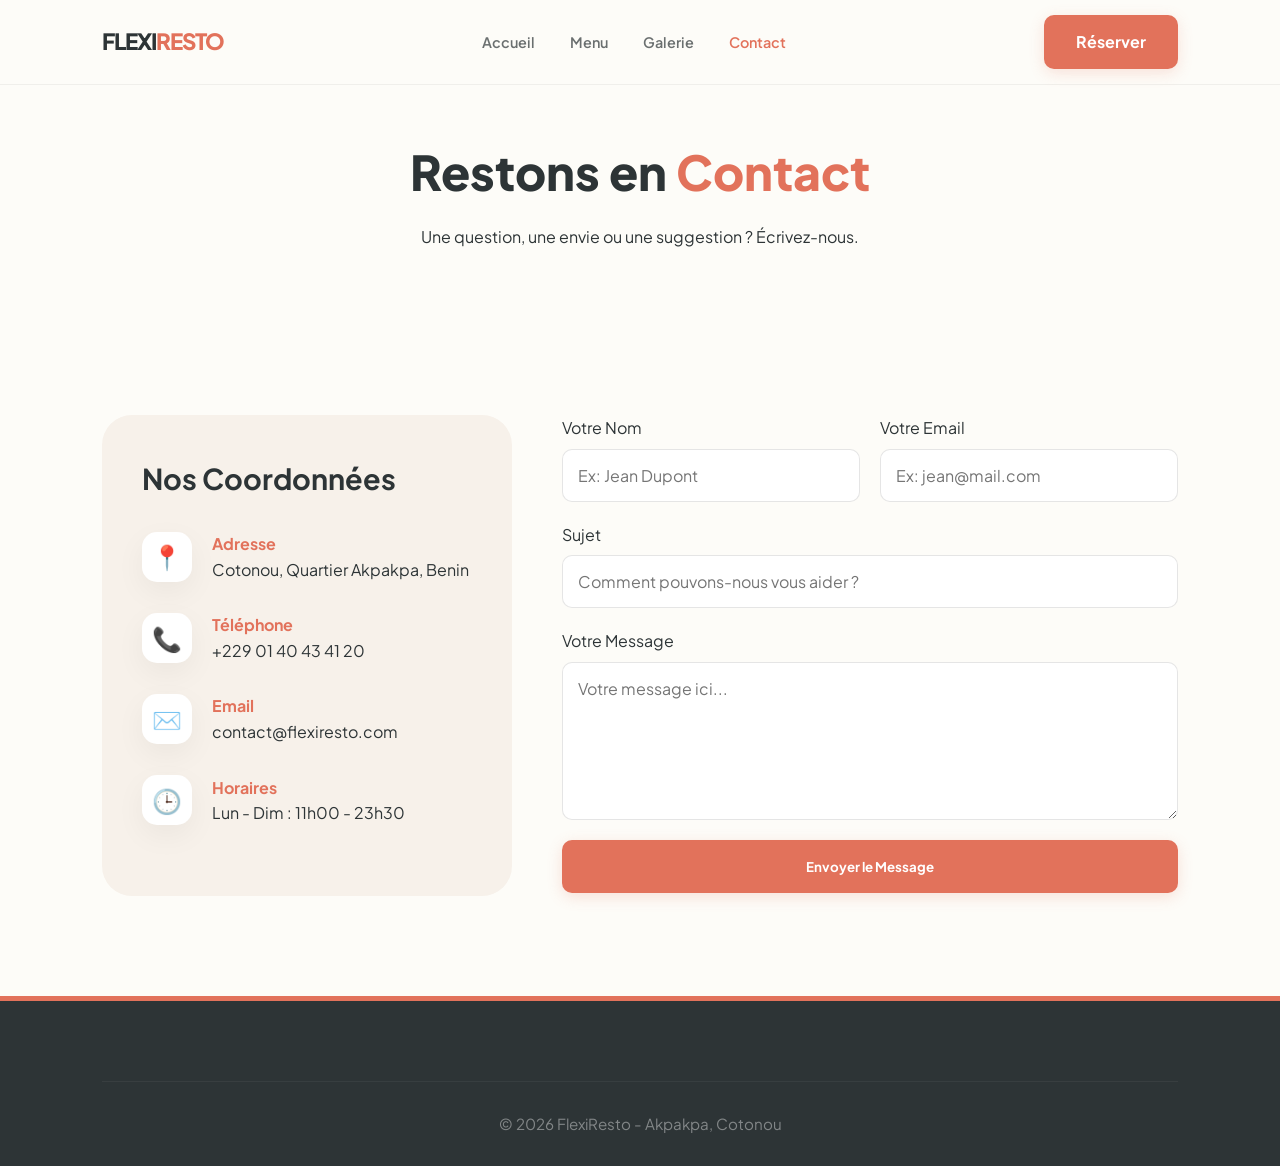
==== contact.html @ 784c4c28 "Add files via upload" ====
<!DOCTYPE html>
<html lang="fr">
<head>
    <meta charset="UTF-8">
    <meta name="viewport" content="width=device-width, initial-scale=1.0">
    <title>Contactez-nous | FlexiResto</title>
    <link rel="stylesheet" href="css/theme.css">
</head>
<body>

    <nav class="navbar">
        <a href="index.html" class="logo">FLEXI<span>RESTO</span></a>
        <ul class="nav-links">
            <li><a href="index.html">Accueil</a></li>
            <li><a href="menu.html">Menu</a></li>
            <li><a href="galerie.html">Galerie</a></li>
            <li><a href="contact.html" class="active">Contact</a></li>
        </ul>
        <a href="reservation.html" class="btn-primary">Réserver</a>
    </nav>

    <header class="hero" style="height: 35vh; background: var(--bg-color);">
        <div class="content">
            <h1 style="font-size: 3rem;">Restons en <span style="color: var(--primary);">Contact</span></h1>
            <p>Une question, une envie ou une suggestion ? Écrivez-nous.</p>
        </div>
    </header>

    <section>
        <div class="contact-wrapper">
            
            <div class="info-box">
                <h2 style="margin-bottom: 30px; font-size: 1.8rem;">Nos Coordonnées</h2>
                
                <div class="info-item">
                    <div class="info-icon">📍</div>
                    <div>
                        <h4 style="color: var(--primary);">Adresse</h4>
                        <p>Cotonou, Quartier Akpakpa, Benin</p>
                    </div>
                </div>

                <div class="info-item">
                    <div class="info-icon">📞</div>
                    <div>
                        <h4 style="color: var(--primary);">Téléphone</h4>
                        <p>+229 01 40 43 41 20</p>
                    </div>
                </div>

                <div class="info-item">
                    <div class="info-icon">✉️</div>
                    <div>
                        <h4 style="color: var(--primary);">Email</h4>
                        <p>contact@flexiresto.com</p>
                    </div>
                </div>

                <div class="info-item">
                    <div class="info-icon">🕒</div>
                    <div>
                        <h4 style="color: var(--primary);">Horaires</h4>
                        <p>Lun - Dim : 11h00 - 23h30</p>
                    </div>
                </div>
            </div>

            <div>
                <form class="contact-form">
                    <div style="display: grid; grid-template-columns: 1fr 1fr; gap: 20px;">
                        <div class="form-group">
                            <label>Votre Nom</label>
                            <input type="text" placeholder="Ex: Jean Dupont">
                        </div>
                        <div class="form-group">
                            <label>Votre Email</label>
                            <input type="email" placeholder="Ex: jean@mail.com">
                        </div>
                    </div>
                    
                    <div class="form-group">
                        <label>Sujet</label>
                        <input type="text" placeholder="Comment pouvons-nous vous aider ?">
                    </div>

                    <div class="form-group">
                        <label>Votre Message</label>
                        <textarea rows="6" placeholder="Votre message ici..."></textarea>
                    </div>

                    <button type="submit" class="btn-primary" style="padding: 18px;">Envoyer le Message</button>
                </form>
            </div>

        </div>
    </section>

    <footer class="footer">
        <div class="footer-bottom">
            <p>© 2026 FlexiResto - Akpakpa, Cotonou</p>
        </div>
    </footer>

</body>
</html>
---- css/theme.css ----
/* Fichier : theme.css
   Style : Minimaliste Chic & Rythmé
   Couleurs : Terre cuite (Terracotta), Beige Sable, Anthracite
*/

@import url('https://fonts.googleapis.com/css2?family=Plus+Jakarta+Sans:wght@300;500;700;800&display=swap');

:root {
    --bg-color: #FDFCF8;      /* Blanc crème (Fond principal) */
    --section-alt: #F7F1EA;   /* Beige sable (Pour différencier les sections) */
    --primary: #E2725B;       /* Terracotta (Couleur d'accent) */
    --secondary: #C2A384;     /* Beige doré */
    --dark: #2D3436;          /* Gris charbon (Texte et Footer) */
    --white: #FFFFFF;
    --shadow-soft: 0 10px 30px rgba(0,0,0,0.05);
    --shadow-hover: 0 20px 40px rgba(226, 114, 91, 0.15);
    --transition: all 0.4s cubic-bezier(0.165, 0.84, 0.44, 1);
}

/* --- BASES --- */
* {
    margin: 0; 
    padding: 0; 
    box-sizing: border-box;
    font-family: 'Plus Jakarta Sans', sans-serif;
}

body {
    background-color: var(--bg-color);
    color: var(--dark);
    line-height: 1.6;
    overflow-x: hidden;
}

/* --- NAVIGATION (HORIZONTALE & FLUIDE) --- */
.navbar {
    display: flex;
    justify-content: space-between;
    align-items: center;
    padding: 15px 8%;
    background: rgba(253, 252, 248, 0.95);
    backdrop-filter: blur(10px);
    position: fixed;
    width: 100%;
    top: 0;
    z-index: 1000;
    border-bottom: 1px solid rgba(0,0,0,0.05);
}

.logo {
    font-size: 1.4rem;
    font-weight: 800;
    letter-spacing: -1px;
    text-decoration: none;
    color: var(--dark);
}

.logo span {
    color: var(--primary);
}

.nav-links {
    display: flex;
    list-style: none;
    gap: 35px;
}

.nav-links a {
    text-decoration: none;
    color: var(--dark);
    font-weight: 600;
    font-size: 0.9rem;
    transition: var(--transition);
    opacity: 0.7;
}

.nav-links a:hover, .nav-links a.active {
    color: var(--primary);
    opacity: 1;
}

/* --- SECTIONS (DIFFÉRENCIATION DE NIVEAU) --- */
section {
    padding: 100px 8%;
}

/* Alterne automatiquement le fond pour casser le blanc */
section:nth-child(even) {
    background-color: var(--section-alt);
}

/* --- CARTES (EFFETS DE PROFONDEUR) --- */
.card-container {
    display: grid;
    grid-template-columns: repeat(auto-fit, minmax(300px, 1fr));
    gap: 30px;
    margin-top: 40px;
}

.card-level-1 {
    background: var(--white);
    padding: 40px;
    border-radius: 20px;
    border: 1px solid rgba(0,0,0,0.02);
    transition: var(--transition);
    text-align: center;
}

/* Animation au survol : élévation et changement d'ombre */
.card-level-1:hover {
    transform: translateY(-12px);
    box-shadow: var(--shadow-hover);
    border-color: var(--primary);
}

/* --- BOUTONS --- */
.btn-primary {
    background-color: var(--primary);
    color: var(--white);
    padding: 14px 32px;
    border-radius: 10px;
    font-weight: 700;
    text-decoration: none;
    display: inline-block;
    transition: var(--transition);
    border: none;
    cursor: pointer;
    box-shadow: 0 4px 15px rgba(226, 114, 91, 0.2);
}

.btn-primary:hover {
    background-color: var(--dark);
    transform: scale(1.05);
    box-shadow: 0 8px 25px rgba(0,0,0,0.2);
}

/* --- HERO SECTION --- */
.hero {
    height: 90vh;
    display: flex;
    align-items: center;
    justify-content: center;
    text-align: center;
    padding-top: 80px;
}

.hero h1 {
    font-size: clamp(2.5rem, 6vw, 4.5rem);
    font-weight: 800;
    color: var(--dark);
    line-height: 1.1;
    margin-bottom: 25px;
}

.hero span {
    color: var(--primary);
}

/* Styles spécifiques pour la page Menu */
.menu-tabs {
    display: flex;
    justify-content: center;
    gap: 20px;
    margin-bottom: 50px;
    flex-wrap: wrap;
}

.tab-btn {
    padding: 10px 25px;
    border: 2px solid var(--secondary);
    background: transparent;
    color: var(--dark);
    border-radius: 50px;
    font-weight: 700;
    cursor: pointer;
    transition: var(--transition);
}

.tab-btn:hover, .tab-btn.active {
    background: var(--primary);
    border-color: var(--primary);
    color: white;
}

.menu-item-card {
    background: white;
    border-radius: 25px;
    overflow: hidden;
    box-shadow: var(--shadow-soft);
    transition: var(--transition);
    border: 1px solid rgba(0,0,0,0.05);
}

.menu-item-card:hover {
    transform: translateY(-10px);
    box-shadow: var(--shadow-hover);
}

.menu-img-container {
    position: relative;
    height: 220px;
    overflow: hidden;
}

.menu-img-container img {
    width: 100%;
    height: 100%;
    object-fit: cover;
    transition: 0.5s;
}

.menu-item-card:hover .menu-img-container img {
    transform: scale(1.1);
}

.price-tag {
    position: absolute;
    bottom: 15px;
    right: 15px;
    background: var(--white);
    color: var(--primary);
    padding: 8px 15px;
    border-radius: 50px;
    font-weight: 800;
    box-shadow: 0 5px 15px rgba(0,0,0,0.1);
}
/* --- STYLE GALERIE --- */
.gallery-grid {
    display: columns;
    column-count: 3; /* 3 colonnes sur PC */
    column-gap: 20px;
    padding: 40px 0;
}

@media (max-width: 900px) { .gallery-grid { column-count: 2; } }
@media (max-width: 600px) { .gallery-grid { column-count: 1; } }

.gallery-item {
    background: var(--white);
    margin-bottom: 20px;
    break-inside: avoid;
    border-radius: 20px;
    overflow: hidden;
    position: relative;
    cursor: pointer;
    box-shadow: var(--shadow-soft);
    transition: var(--transition);
}

.gallery-item img {
    width: 100%;
    display: block;
    transition: 0.6s;
}

.gallery-overlay {
    position: absolute;
    top: 0; left: 0; width: 100%; height: 100%;
    background: rgba(226, 114, 91, 0.8); /* Couleur Terracotta transparente */
    display: flex;
    align-items: center;
    justify-content: center;
    opacity: 0;
    transition: 0.4s;
    color: white;
    font-weight: 700;
    font-size: 1.2rem;
}

.gallery-item:hover .gallery-overlay { opacity: 1; }
.gallery-item:hover img { transform: scale(1.1); }
/* --- FOOTER (DÉMARQUÉ ET SOMBRE) --- */
/* --- STYLE CONTACT --- */
.contact-wrapper {
    display: grid;
    grid-template-columns: 1fr 1.5fr;
    gap: 50px;
    align-items: start;
}

@media (max-width: 900px) {
    .contact-wrapper { grid-template-columns: 1fr; }
}

.info-box {
    background: var(--section-alt);
    padding: 40px;
    border-radius: 30px;
}

.info-item {
    display: flex;
    align-items: center;
    gap: 20px;
    margin-bottom: 30px;
}

.info-icon {
    width: 50px;
    height: 50px;
    background: var(--white);
    display: flex;
    align-items: center;
    justify-content: center;
    border-radius: 15px;
    font-size: 1.5rem;
    box-shadow: var(--shadow-soft);
}

/* Formulaire Stylisé */
.contact-form {
    display: grid;
    gap: 20px;
}

.form-group {
    display: flex;
    flex-direction: column;
    gap: 8px;
}

.form-group input, .form-group textarea {
    padding: 15px;
    border: 1px solid rgba(0,0,0,0.1);
    border-radius: 10px;
    background: var(--white);
    font-size: 1rem;
    outline: none;
    transition: 0.3s;
}
/* --- STYLE RÉSERVATION --- */
.res-container {
    display: grid;
    grid-template-columns: 1fr 1.2fr;
    background: var(--white);
    border-radius: 30px;
    overflow: hidden;
    box-shadow: var(--shadow-hover);
    margin-top: -50px; /* Chevauchement sur le hero pour le style */
    position: relative;
    z-index: 10;
}

@media (max-width: 900px) {
    .res-container { grid-template-columns: 1fr; margin-top: 20px; }
    .res-image { height: 250px; }
}

.res-image {
    background: url('https://images.unsplash.com/photo-1550966841-3ee39b098199?auto=format&fit=crop&w=800&q=80') center/cover;
}

.res-form-side {
    padding: 50px;
}

.res-grid {
    display: grid;
    grid-template-columns: 1fr 1fr;
    gap: 20px;
    margin-bottom: 25px;
}

.input-icon-group {
    position: relative;
}

.input-icon-group span {
    position: absolute;
    left: 15px;
    top: 50%;
    transform: translateY(-50%);
    opacity: 0.5;
}

.input-icon-group input, .input-icon-group select {
    padding-left: 45px !important;
    width: 100%;
}
.form-group input:focus, .form-group textarea:focus {
    border-color: var(--primary);
    box-shadow: 0 0 10px rgba(226, 114, 91, 0.1);
}
.footer {
    background-color: var(--dark);
    color: var(--white);
    padding: 80px 8% 30px;
    border-top: 5px solid var(--primary);
}

.footer-grid {
    display: grid;
    grid-template-columns: repeat(auto-fit, minmax(250px, 1fr));
    gap: 50px;
    margin-bottom: 50px;
}

.footer h3 {
    font-size: 1.5rem;
    margin-bottom: 20px;
    color: var(--primary);
}

.footer p {
    opacity: 0.8;
    font-size: 0.95rem;
}

.footer-links {
    list-style: none;
}

.footer-links li {
    margin-bottom: 12px;
}

.footer-links a {
    color: var(--white);
    text-decoration: none;
    opacity: 0.7;
    transition: 0.3s;
}

.footer-links a:hover {
    opacity: 1;
    color: var(--primary);
    padding-left: 5px;
}

.footer-bottom {
    text-align: center;
    padding-top: 30px;
    border-top: 1px solid rgba(255, 255, 255, 0.1);
    font-size: 0.85rem;
    opacity: 0.5;
}
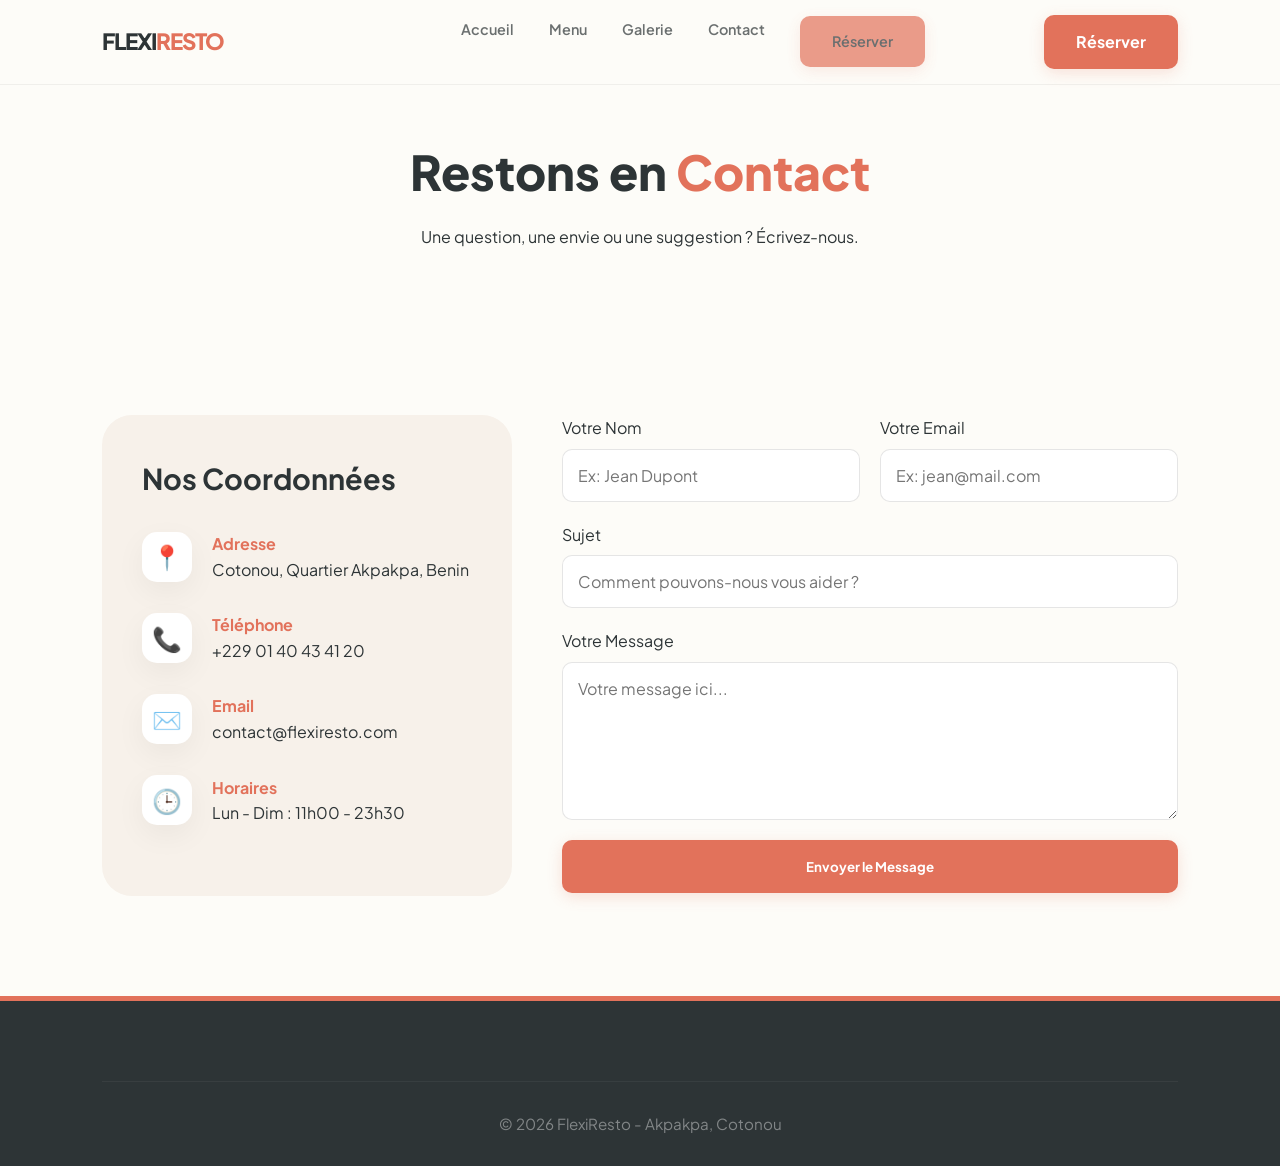
==== commit 2dcbe3c1: "Update contact.html" ====
--- a/contact.html
+++ b/contact.html
@@ -9,15 +9,24 @@
 <body>
 
     <nav class="navbar">
-        <a href="index.html" class="logo">FLEXI<span>RESTO</span></a>
-        <ul class="nav-links">
-            <li><a href="index.html">Accueil</a></li>
-            <li><a href="menu.html">Menu</a></li>
-            <li><a href="galerie.html">Galerie</a></li>
-            <li><a href="contact.html" class="active">Contact</a></li>
-        </ul>
-        <a href="reservation.html" class="btn-primary">Réserver</a>
-    </nav>
+    <div class="logo">FLEXI<span>RESTO</span></div>
+    
+    <div class="menu-toggle" id="mobile-menu">
+        <span class="bar"></span>
+        <span class="bar"></span>
+        <span class="bar"></span>
+    </div>
+
+    <ul class="nav-links" id="navLinks">
+        <li><a href="index.html">Accueil</a></li>
+        <li><a href="menu.html">Menu</a></li>
+        <li><a href="galerie.html">Galerie</a></li>
+        <li><a href="contact.html">Contact</a></li>
+        <li><a href="reservation.html" class="btn-primary mobile-reserve">Réserver</a></li>
+    </ul>
+
+    <a href="reservation.html" class="btn-primary nav-desktop-btn">Réserver</a>
+</nav>
 
     <header class="hero" style="height: 35vh; background: var(--bg-color);">
         <div class="content">
@@ -102,4 +111,4 @@
     </footer>
 
 </body>
-</html>+</html>
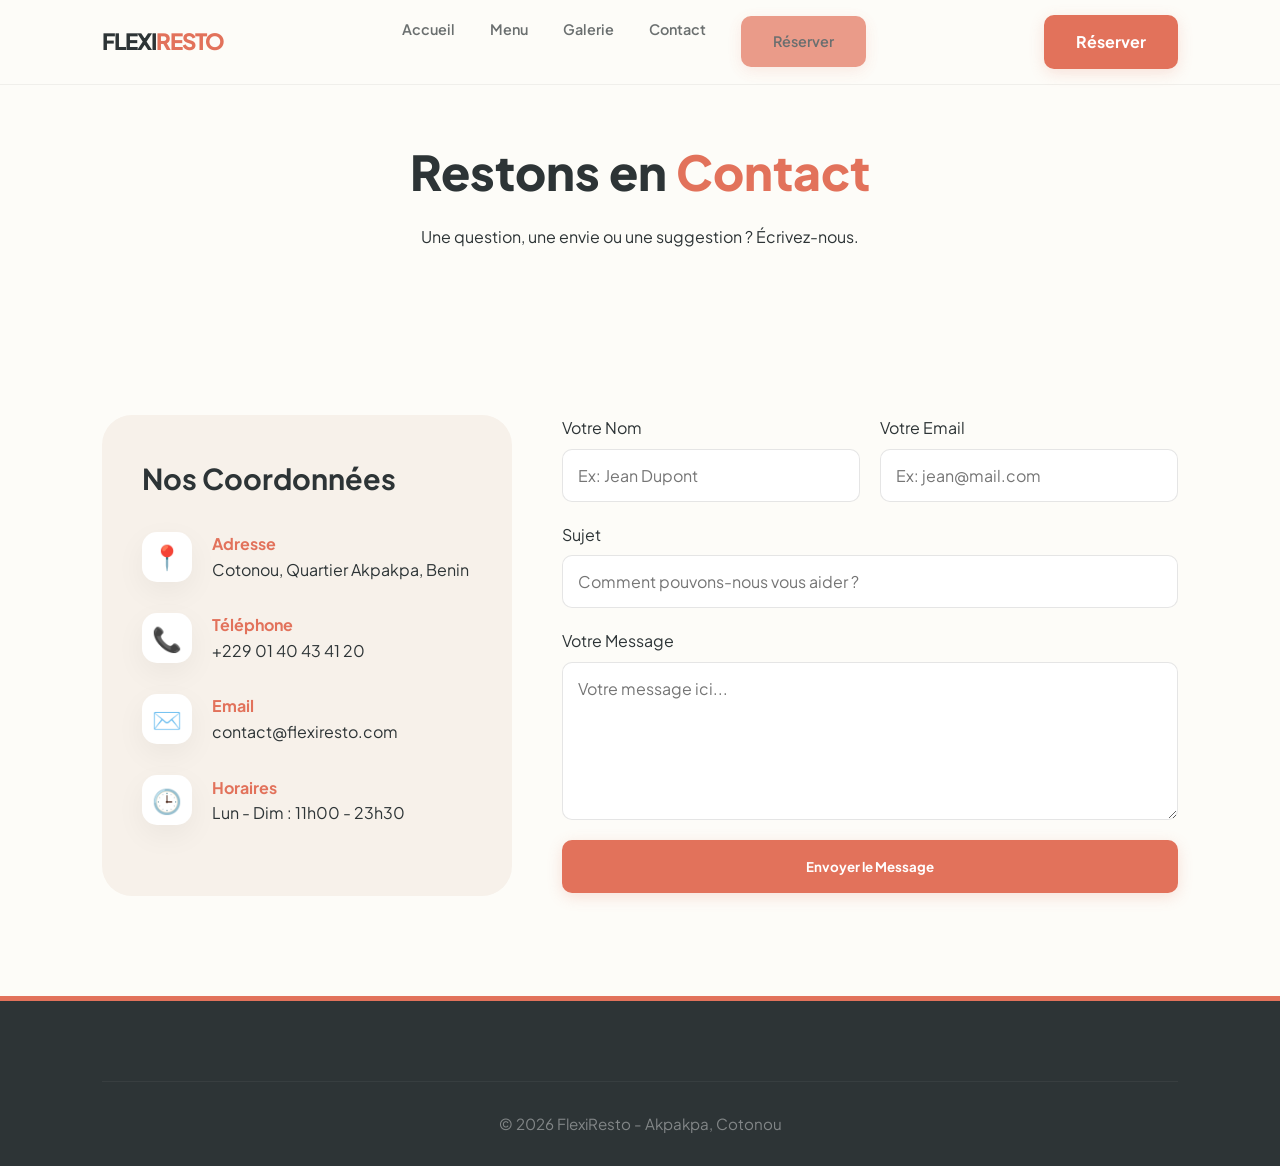
==== commit 1435aac9: "Update contact.html" ====
--- a/contact.html
+++ b/contact.html
@@ -103,7 +103,7 @@
 
         </div>
     </section>
-
+ <script sce="js/scripts.js"></script>
     <footer class="footer">
         <div class="footer-bottom">
             <p>© 2026 FlexiResto - Akpakpa, Cotonou</p>
--- a/css/theme.css
+++ b/css/theme.css
@@ -433,4 +433,64 @@
     border-top: 1px solid rgba(255, 255, 255, 0.1);
     font-size: 0.85rem;
     opacity: 0.5;
-}+}
+
+/* --- Style du bouton Burger (Tirets) --- */
+.menu-toggle {
+    display: none; /* Caché sur PC */
+    flex-direction: column;
+    cursor: pointer;
+    gap: 6px;
+    z-index: 1100;
+}
+
+.menu-toggle .bar {
+    width: 28px;
+    height: 3px;
+    background-color: var(--primary); /* Utilise ta couleur orange/rouge */
+    transition: all 0.3s ease;
+    border-radius: 5px;
+}
+
+/* --- Responsive Mobile --- */
+@media (max-width: 768px) {
+    .menu-toggle {
+        display: flex;
+    }
+
+    .nav-desktop-btn {
+        display: none; /* Cache le bouton réserver de droite sur mobile */
+    }
+
+    .nav-links {
+        position: fixed;
+        top: -100vh; /* Cache le menu en haut */
+        left: 0;
+        width: 100%;
+        height: 100vh;
+        background: white;
+        flex-direction: column;
+        justify-content: center;
+        align-items: center;
+        transition: 0.5s cubic-bezier(0.77, 0, 0.175, 1);
+        z-index: 1000;
+    }
+
+    .nav-links.active {
+        top: 0; /* Affiche le menu */
+    }
+
+    .nav-links li {
+        margin: 20px 0;
+    }
+
+    .nav-links a {
+        font-size: 1.5rem;
+        font-weight: 700;
+    }
+
+    /* Animation du Burger en X */
+    .menu-toggle.is-active .bar:nth-child(2) { opacity: 0; }
+    .menu-toggle.is-active .bar:nth-child(1) { transform: translateY(9px) rotate(45deg); }
+    .menu-toggle.is-active .bar:nth-child(3) { transform: translateY(-9px) rotate(-45deg); }
+}
